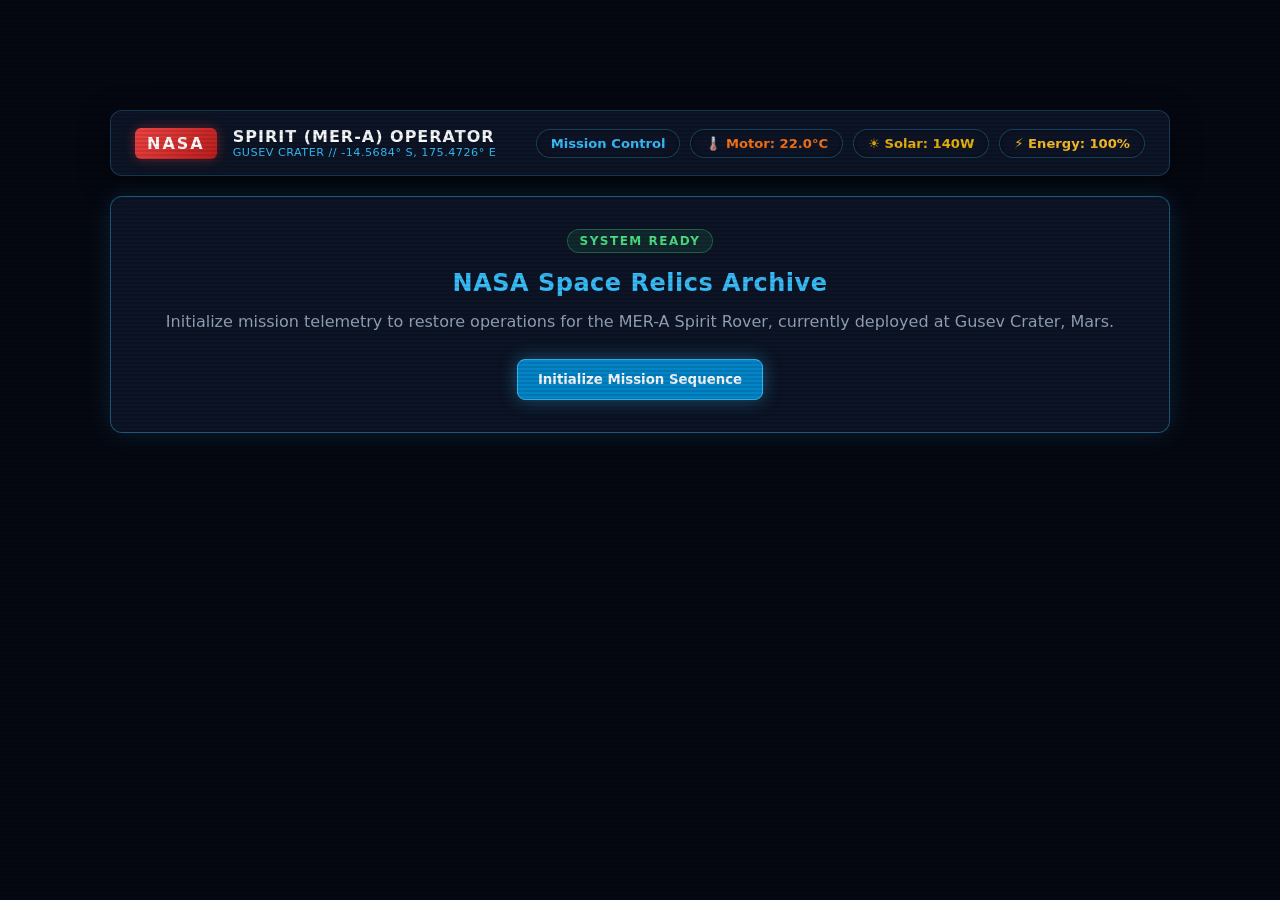
==== index.html @ 7762d917 "Add files via upload" ====
<!DOCTYPE html>
<html lang="en">
<head>
  <meta charset="UTF-8" />
  <meta name="viewport" content="width=device-width, initial-scale=1.0" />
  <title>NASA MER-A Spirit - Mission Control Simulation</title>
  <link rel="stylesheet" href="style.css" />
  
  <!-- Socket.IO Client CDN -->
  <script src="https://cdn.socket.io/4.7.2/socket.io.min.js"></script>

  <!-- Import Map for Three.js ES Modules -->
  <script type="importmap">
    {
      "imports": {
        "three": "https://unpkg.com/three@0.160.0/build/three.module.js",
        "three/addons/": "https://unpkg.com/three@0.160.0/examples/jsm/"
      }
    }
  </script>
</head>
<body>
  <!-- Animated Space Background Canvas -->
  <canvas id="bg-canvas"></canvas>

  <div class="scanline"></div>
  <div id="app">
    <!-- Header HUD -->
    <header class="hud-header">
      <div class="hud-brand">
        <span class="nasa-logo">NASA</span>
        <div class="brand-text">
          <span class="mission-title">SPIRIT (MER-A) OPERATOR</span>
          <span class="location-tag">GUSEV CRATER // -14.5684° S, 175.4726° E</span>
        </div>
      </div>
      <div class="hud-status">
        <span id="stageText" class="hud-badge stage-badge">Mission Control</span>
        <span id="motorTemp" class="hud-badge temp-badge">🌡️ Motor: 22.0°C</span>
        <span id="solarOutput" class="hud-badge solar-badge">☀️ Solar: 140W</span>
        <span id="energy" class="hud-badge energy-badge">⚡ Energy: 100%</span>
      </div>
    </header>

    <!-- Main Viewport Container -->
    <main class="viewport">

      <!-- 1. Home Screen -->
      <section id="homeScreen" class="screen active">
        <div class="card panel center-content glow-box">
          <div class="status-indicator online">SYSTEM READY</div>
          <h2>NASA Space Relics Archive</h2>
          <p>Initialize mission telemetry to restore operations for the MER-A Spirit Rover, currently deployed at Gusev Crater, Mars.</p>
          <button data-action="startMission" class="btn primary glowing-btn">Initialize Mission Sequence</button>
        </div>
      </section>

      <!-- 2. Solar System Screen -->
      <section id="solarScreen" class="screen">
        <div class="card panel">
          <h2>Solar System Navigation</h2>
          <p>Select planetary target to track orbital parameters and telemetry status.</p>
          
          <div class="assembly-layout">
            <div id="solar3D" class="webgl-container"></div>

            <div class="assembly-panel">
              <h3>Planetary Target</h3>
              <div class="system-list">
                <button onclick="window.focusSolarTarget('sun')" class="btn system">☀️ Sun</button>
                <button onclick="window.focusSolarTarget('earth')" class="btn system">🌍 Earth</button>
                <button onclick="window.focusSolarTarget('mars')" class="btn system activated">🔴 Mars (Targeted)</button>
                <button onclick="window.focusSolarTarget('jupiter')" class="btn system">🟠 Jupiter</button>
                <button onclick="window.focusSolarTarget('saturn')" class="btn system">🪐 Saturn</button>
              </div>
              <button data-action="openMars" class="btn primary glowing-btn">Target: Mars (Gusev Crater)</button>
            </div>
          </div>
        </div>
      </section>

      <!-- 3. Mars Target Selection Screen -->
      <section id="marsScreen" class="screen">
        <div class="card panel">
          <h2>Mars Landing Zone Confirmed</h2>
          <p>Orbital insertion lock established: Gusev Crater (-14.5684° S, 175.4726° E).</p>
          <button data-action="openBriefing" class="btn primary">Proceed to Mission Briefing</button>
        </div>
      </section>

      <!-- 4. Briefing Screen -->
      <section id="briefingScreen" class="screen">
        <div class="card panel">
          <h2>MER-A Primary Directives</h2>
          <ul class="directive-list">
            <li><span>01</span> Integrate core subsystem modules in assembly bay.</li>
            <li><span>02</span> Execute Trans-Mars Injection via Delta II launch.</li>
            <li><span>03</span> Analyze high-value geological targets using energy reserves.</li>
          </ul>
          <button data-action="openAssembly" class="btn primary">Enter Subsystem Assembly Bay</button>
        </div>
      </section>

      <!-- 5. Subsystem Assembly Screen -->
      <section id="assemblyScreen" class="screen">
        <div class="assembly-layout">
          <div id="spirit3D" class="webgl-container">
            <div class="rover-loading">Initializing 3D Telemetry...</div>
            <div class="hud-overlay-top">
              <span id="roverSpeedHUD">SPEED: 0.0 cm/s</span>
              <span id="dustOpacityHUD">DUST OPACITY: LOW</span>
            </div>

            <div class="hud-camera-selector">
              <button onclick="window.setCameraView('orbit')" class="btn-sm">🛰️ Orbit</button>
              <button onclick="window.setCameraView('pancam')" class="btn-sm">📷 First-Person Pancam</button>
              <button onclick="window.setCameraView('wheel')" class="btn-sm">⚙️ Wheel Cam</button>
            </div>

            <button data-action="resetCamera" class="btn-icon camera-reset" title="Reset Camera">🎥 Reset View</button>
          </div>

          <div class="card panel assembly-panel">
            <h3>Subsystem Integration</h3>
            <p id="buildMessage" class="status-msg">SYSTEMS OFFLINE</p>

            <div class="system-list">
              <button data-system="computer" class="btn system">Flight Computer</button>
              <button data-system="power" class="btn system">Solar Panels (Power)</button>
              <button data-system="mobility" class="btn system">Rocker-Bogie Mobility</button>
              <button data-system="communication" class="btn system">High-Gain Antenna</button>
              <button data-system="science" class="btn system">Pancam & Science Suite</button>
            </div>

            <button id="launchButton" data-action="launchMission" class="btn success hidden glowing-btn">Initiate Launch Sequence</button>
          </div>
        </div>
      </section>

      <!-- 6. Launch Sequence Screen -->
      <section id="launchScreen" class="screen">
        <div class="card panel center-content">
          <h2>Delta II Launch Dynamics</h2>
          <div id="countdown" class="countdown-display">3</div>
          <p id="launchMessage" class="status-msg">Preparing ignition...</p>
          
          <div class="grid-2 mt-2" style="width: 100%; max-width: 500px;">
            <div class="hud-badge">🚀 Velocity: <span id="launchVelocity">0</span> m/s</div>
            <div class="hud-badge">📏 Altitude: <span id="launchAltitude">0</span> km</div>
            <div class="hud-badge">⚡ Acceleration: <span id="launchGForce">1.0</span> G</div>
            <div class="hud-badge">🔥 Thrust: <span id="launchThrust">0</span> kN</div>
          </div>
        </div>
      </section>

      <!-- 6B. Interplanetary Space Flight Transit Screen -->
      <section id="transitScreen" class="screen">
        <div class="card panel center-content">
          <h2>Trans-Mars Injection Cruise Phase</h2>
          <p id="transitStatusMsg" class="status-msg">Spacecraft in cruise configuration. Trajectory locked for Mars arrival.</p>
          
          <div class="assembly-layout" style="height: 380px; width: 100%;">
            <div id="transit3D" class="webgl-container" style="width: 100%; height: 100%;"></div>
          </div>

          <div class="grid-2 mt-2" style="width: 100%; max-width: 600px;">
            <div class="hud-badge">🛰️ Velocity: <span id="cruiseVelocity">21.4</span> km/s</div>
            <div class="hud-badge">🌌 Trajectory: <span id="cruiseTrajectory">HOHMANN TRANSFER</span></div>
            <div class="hud-badge">📏 Distance to Target: <span id="distToMars">225.4</span>M km</div>
            <div class="hud-badge">⏱️ Mission Elapsed: <span id="cruiseTime">DAY 0 / 206</span></div>
          </div>

          <button id="skipTransitBtn" data-action="skipTransit" class="btn primary mt-2">Accelerate to Mars Entry (EDL)</button>
        </div>
      </section>

      <!-- 6C. Mars Landing Sequence (EDL) Screen -->
      <section id="landingScreen" class="screen">
        <div class="card panel center-content">
          <h2>Mars Entry, Descent & Landing (EDL)</h2>
          <p id="landingMessage" class="status-msg">Approaching Martian Atmosphere...</p>
          
          <div class="assembly-layout" style="height: 360px; width: 100%;">
            <div id="landing3D" class="webgl-container" style="width: 100%; height: 100%;"></div>
          </div>

          <div class="grid-2 mt-2" style="width: 100%; max-width: 600px;">
            <div class="hud-badge">🛬 Velocity: <span id="landingVelocity">5500</span> m/s</div>
            <div class="hud-badge">📉 Altitude: <span id="landingAltitude">125</span> km</div>
            <div class="hud-badge">🌡️ Heat Shield: <span id="heatshieldTemp">20</span> °C</div>
            <div class="hud-badge">🪂 Parachute: <span id="parachuteStatus">STOWED</span></div>
          </div>
        </div>
      </section>

      <!-- 7. Surface Exploration Target Selection Screen -->
      <section id="exploreScreen" class="screen">
        <div class="card panel">
          <h2>Surface Exploration - Target Acquisition</h2>
          <p>Rover deployed on Martian surface. Select scientific geological target:</p>

          <div class="assembly-layout" style="height: 340px; margin-bottom: 16px;">
            <!-- Interactive 3D Surface Target Viewport -->
            <div id="surface3D" class="webgl-container" style="width: 100%; height: 100%;"></div>
          </div>

          <div class="grid-3">
            <button data-target="rock" class="btn target">🪨 Basaltic Rock (Humphrey)</button>
            <button data-target="hill" class="btn target">⛰️ Columbia Hills Bedrock</button>
            <button data-target="soil" class="btn target">💨 Hydrothermal Silica (Home Plate)</button>
          </div>
          <p id="targetMessage" class="status-msg mt-1"></p>
        </div>
      </section>

      <!-- 8. Tactical Operations Decision Screen -->
      <section id="decisionScreen" class="screen">
        <div class="card panel">
          <h2>Tactical Command</h2>
          <p>Select action to perform on current target:</p>
          <div class="grid-3">
            <button data-mission-action="analyze" class="btn primary">Microscopic Analysis (-25% Power)</button>
            <button data-mission-action="drive" class="btn primary">Traverse Target Site (-15% Power)</button>
            <button data-mission-action="transmit" class="btn primary">Transmit High-Res Pancam (-30% Power)</button>
          </div>
        </div>
      </section>

      <!-- 9. Telemetry & Science Data Analysis Screen -->
      <section id="scienceScreen" class="screen">
        <div class="card panel">
          <h2>Science Data Processing (Live Telemetry Feed)</h2>
          <div class="telemetry-box">
            <div class="telemetry-row">
              <label>Spectrometer Calibration</label>
              <span id="val1" class="bar-val">0%</span>
            </div>
            <div class="bar-bg"><div id="bar1" class="bar-fill"></div></div>

            <div class="telemetry-row mt-1">
              <label>Thermal Emission Data</label>
              <span id="val2" class="bar-val">0%</span>
            </div>
            <div class="bar-bg"><div id="bar2" class="bar-fill"></div></div>

            <div class="telemetry-row mt-1">
              <label>Deep Space Network Telemetry</label>
              <span id="val3" class="bar-val">0%</span>
            </div>
            <div class="bar-bg"><div id="bar3" class="bar-fill"></div></div>
          </div>

          <!-- Verified Discovery Output Box -->
          <div id="verifiedDiscoveryCard" class="discovery-card mt-2 hidden">
            <h3 id="discoveryTitle" class="text-cyan">NASA Verified Discovery</h3>
            <div id="discoveryBody" class="mt-1"></div>
            <button id="viewArchivePhotoBtn" class="btn accent mt-1">📷 Inspect Verified NASA Image</button>
          </div>

          <!-- Terminal Log -->
          <div class="terminal-log" id="terminalLog">
            <div>[00:00:00] Telematic downlink initialized...</div>
          </div>

          <div class="action-row mt-2">
            <button data-action="unlockHistory" class="btn accent">Access NASA Archives</button>
            <button data-action="finishMission" class="btn primary">Complete Operations</button>
          </div>
        </div>
      </section>

      <!-- 10. NASA Archives Screen -->
      <section id="historyScreen" class="screen">
        <div class="card panel">
          <h2>NASA Archives: Spirit (MER-A)</h2>
          <p>Landed on Mars January 4, 2004. Spirit operated for 6 years, 2 months, and 19 days—25 times over its original design lifetime. Its discovery of ancient silica-rich soil proved hydrothermal activity once existed on Mars.</p>

          <div id="milestoneTimeline" class="milestone-container mt-2"></div>

          <button data-action="finishMission" class="btn primary mt-2">Return to Debrief</button>
        </div>
      </section>

      <!-- 11. Mission Debrief Screen -->
      <section id="finishScreen" class="screen">
        <div class="card panel center-content">
          <h2>Mission Operations Concluded</h2>
          <p>All primary telemetry targets processed. Subsystems entering low-power hibernation state.</p>
          <button data-action="resetGame" class="btn primary glowing-btn">Restart Operator Interface</button>
        </div>
      </section>

    </main>
  </div>

  <!-- Real NASA Image Inspection Modal -->
  <div id="nasaPhotoModal" class="modal-overlay hidden">
    <div class="modal-card">
      <button id="closeModalBtn" class="modal-close">&times;</button>
      <h3 id="modalPhotoTitle">NASA JPL Image Archive</h3>
      <div class="modal-image-wrapper">
        <img id="modalImg" src="" alt="NASA Mars Image Archive" />
      </div>
      <p id="modalCaption" class="modal-caption"></p>
      <div class="modal-footer">
        <a id="modalProvenanceLink" href="#" target="_blank" rel="noopener noreferrer" class="btn btn-sm primary">
          🔗 View Provenance at NASA JPL Photojournal
        </a>
      </div>
    </div>
  </div>

  <!-- JS Modules -->
  <script type="module" src="spirit3D.js"></script>
  <script type="module" src="script.js"></script>
</body>
</html>
---- style.css ----
:root {
  --bg-dark: #090d16;
  --panel-bg: rgba(15, 23, 42, 0.85);
  --border-color: rgba(56, 189, 248, 0.25);
  --text-primary: #f8fafc;
  --text-muted: #94a3b8;
  --accent-cyan: #38bdf8;
  --accent-blue: #0284c7;
  --accent-gold: #fbbf24;
  --accent-green: #4ade80;
  --accent-red: #f43f5e;
  --radius: 12px;
}

* {
  box-sizing: border-box;
  margin: 0;
  padding: 0;
  font-family: 'Segoe UI', system-ui, -apple-system, sans-serif;
}

body {
  background-color: #050811;
  color: var(--text-primary);
  min-height: 100vh;
  display: flex;
  justify-content: center;
  align-items: center;
  overflow-x: hidden;
  position: relative;
}

/* Background Canvas Layer */
#bg-canvas {
  position: fixed;
  top: 0;
  left: 0;
  width: 100vw;
  height: 100vh;
  z-index: 0;
  pointer-events: none;
}

.scanline {
  position: fixed;
  top: 0; left: 0; width: 100%; height: 100%;
  background: linear-gradient(rgba(18, 16, 16, 0) 50%, rgba(0, 0, 0, 0.25) 50%);
  background-size: 100% 4px;
  z-index: 999;
  pointer-events: none;
  opacity: 0.4;
}

#app {
  width: 100%;
  max-width: 1100px;
  min-height: 720px;
  display: flex;
  flex-direction: column;
  padding: 20px;
  z-index: 10;
}

.hud-header {
  display: flex;
  justify-content: space-between;
  align-items: center;
  padding: 16px 24px;
  background: var(--panel-bg);
  border: 1px solid var(--border-color);
  border-radius: var(--radius);
  backdrop-filter: blur(12px);
  margin-bottom: 20px;
  box-shadow: 0 8px 32px rgba(0, 0, 0, 0.4);
}

.hud-brand {
  display: flex;
  align-items: center;
  gap: 16px;
}

.brand-text {
  display: flex;
  flex-direction: column;
}

.nasa-logo {
  background: linear-gradient(135deg, #ef4444, #b91c1c);
  color: #fff;
  font-weight: 900;
  padding: 6px 12px;
  border-radius: 6px;
  letter-spacing: 2px;
  box-shadow: 0 0 12px rgba(239, 68, 68, 0.4);
}

.mission-title {
  font-weight: 800;
  letter-spacing: 1px;
  color: var(--text-primary);
  font-size: 1rem;
}

.location-tag {
  font-size: 0.7rem;
  color: var(--accent-cyan);
  letter-spacing: 0.5px;
}

.hud-status {
  display: flex;
  gap: 10px;
}

.hud-badge {
  padding: 6px 14px;
  border-radius: 20px;
  font-size: 0.82rem;
  font-weight: 600;
  background: rgba(15, 23, 42, 0.8);
  border: 1px solid var(--border-color);
  box-shadow: inset 0 0 8px rgba(0,0,0,0.5);
  transition: all 0.3s ease;
}

.stage-badge { color: var(--accent-cyan); }
.temp-badge { color: #f97316; }
.solar-badge { color: #eab308; }
.energy-badge { color: var(--accent-gold); }

.viewport {
  position: relative;
  flex: 1;
  display: flex;
}

.screen {
  display: none;
  width: 100%;
  opacity: 0;
  transition: opacity 0.4s ease-in-out;
}

.screen.active {
  display: flex;
  flex-direction: column;
  opacity: 1;
}

.panel {
  background: var(--panel-bg);
  border: 1px solid var(--border-color);
  border-radius: var(--radius);
  padding: 32px;
  width: 100%;
  backdrop-filter: blur(12px);
  box-shadow: 0 8px 32px rgba(0, 0, 0, 0.3);
}

.panel h2 {
  color: var(--accent-cyan);
  margin-bottom: 12px;
  font-weight: 700;
  letter-spacing: 0.5px;
}

.panel p {
  color: var(--text-muted);
  line-height: 1.6;
  margin-bottom: 24px;
}

.center-content {
  text-align: center;
  justify-content: center;
  align-items: center;
  display: flex;
  flex-direction: column;
}

.glow-box {
  border-color: rgba(56, 189, 248, 0.4);
  box-shadow: 0 0 25px rgba(56, 189, 248, 0.15);
}

.status-indicator {
  font-size: 0.75rem;
  font-weight: 800;
  letter-spacing: 1.5px;
  padding: 4px 12px;
  border-radius: 12px;
  margin-bottom: 16px;
  background: rgba(74, 222, 128, 0.1);
  color: var(--accent-green);
  border: 1px solid rgba(74, 222, 128, 0.3);
}

.directive-list {
  list-style: none;
  margin-bottom: 24px;
}

.directive-list li {
  display: flex;
  align-items: center;
  gap: 12px;
  padding: 10px 0;
  border-bottom: 1px solid rgba(255,255,255,0.05);
  color: var(--text-primary);
}

.directive-list li span {
  color: var(--accent-cyan);
  font-weight: 800;
}

.assembly-layout {
  display: grid;
  grid-template-columns: 1fr 380px;
  gap: 20px;
  width: 100%;
  height: 520px;
}

.webgl-container {
  position: relative;
  background: rgba(10, 15, 26, 0.9);
  border: 1px solid var(--border-color);
  border-radius: var(--radius);
  overflow: hidden;
  display: flex;
  justify-content: center;
  align-items: center;
}

.webgl-container canvas {
  width: 100% !important;
  height: 100% !important;
}

.hud-overlay-top {
  position: absolute;
  top: 12px;
  left: 12px;
  display: flex;
  gap: 12px;
  font-size: 0.7rem;
  font-weight: 700;
  color: var(--accent-cyan);
  background: rgba(15, 23, 42, 0.6);
  padding: 4px 10px;
  border-radius: 4px;
  border: 1px solid rgba(56, 189, 248, 0.2);
}

.camera-reset {
  position: absolute;
  top: 12px;
  right: 12px;
  z-index: 10;
  padding: 6px 12px;
  font-size: 0.8rem;
  background: rgba(15, 23, 42, 0.8);
  border: 1px solid var(--border-color);
  color: var(--text-primary);
  border-radius: 6px;
  cursor: pointer;
}

.assembly-panel {
  display: flex;
  flex-direction: column;
  height: 100%;
}

.system-list {
  display: flex;
  flex-direction: column;
  gap: 10px;
  margin: 16px 0;
  flex: 1;
}

.btn {
  padding: 12px 20px;
  border-radius: 8px;
  border: 1px solid var(--border-color);
  background: rgba(30, 41, 59, 0.8);
  color: var(--text-primary);
  font-weight: 600;
  cursor: pointer;
  transition: all 0.25s ease;
  text-decoration: none;
  display: inline-block;
}

.btn-sm {
  padding: 6px 12px;
  font-size: 0.75rem;
}

.btn:hover:not(:disabled) {
  border-color: var(--accent-cyan);
  box-shadow: 0 0 16px rgba(56, 189, 248, 0.3);
  transform: translateY(-2px);
}

.btn.primary { background: var(--accent-blue); border-color: var(--accent-cyan); }
.btn.accent { background: rgba(251, 191, 36, 0.15); border-color: var(--accent-gold); color: var(--accent-gold); }
.btn.success { background: #15803d; border-color: var(--accent-green); color: #dcfce7; }
.btn.system { text-align: left; }

.btn.system.activated {
  border-color: var(--accent-cyan);
  background: rgba(56, 189, 248, 0.15);
  color: var(--accent-cyan);
}

.btn.system.activated::after {
  content: '✓ ONLINE';
  float: right;
  font-size: 0.75rem;
  color: var(--accent-green);
}

.glowing-btn {
  box-shadow: 0 0 18px rgba(56, 189, 248, 0.4);
}

.hidden { display: none !important; }

.telemetry-box {
  display: flex;
  flex-direction: column;
}

.telemetry-row {
  display: flex;
  justify-content: space-between;
  font-size: 0.85rem;
  color: var(--text-muted);
}

.bar-val {
  color: var(--accent-cyan);
  font-weight: 700;
}

.bar-bg {
  width: 100%;
  height: 12px;
  background: rgba(15, 23, 42, 0.9);
  border-radius: 6px;
  border: 1px solid var(--border-color);
  overflow: hidden;
  margin-top: 6px;
}

.bar-fill {
  width: 0%;
  height: 100%;
  background: linear-gradient(90deg, var(--accent-blue), var(--accent-cyan));
  transition: width 0.4s ease-out;
}

.discovery-card {
  background: rgba(15, 23, 42, 0.95);
  border: 1px solid var(--accent-gold);
  border-radius: 8px;
  padding: 16px;
  box-shadow: 0 0 15px rgba(251, 191, 36, 0.2);
}

.terminal-log {
  margin-top: 20px;
  background: #050811;
  border: 1px solid rgba(56, 189, 248, 0.2);
  border-radius: 6px;
  padding: 12px;
  font-family: monospace;
  font-size: 0.75rem;
  color: var(--accent-green);
  height: 100px;
  overflow-y: auto;
}

.countdown-display {
  font-size: 6rem;
  font-weight: 900;
  color: var(--accent-gold);
  margin: 10px 0;
  text-shadow: 0 0 20px rgba(251, 191, 36, 0.5);
}

.grid-2 { display: grid; grid-template-columns: 1fr 1fr; gap: 16px; }
.grid-3 { display: grid; grid-template-columns: repeat(3, 1fr); gap: 16px; }
.status-msg { font-weight: 600; color: var(--accent-gold); }
.text-cyan { color: var(--accent-cyan); }
.mt-1 { margin-top: 12px; }
.mt-2 { margin-top: 20px; }
.action-row { display: flex; gap: 16px; }

/* Timeline Component */
.milestone-container {
  display: flex;
  flex-direction: column;
  gap: 12px;
  max-height: 240px;
  overflow-y: auto;
}

.milestone-item {
  background: rgba(30, 41, 59, 0.5);
  border-left: 3px solid var(--accent-cyan);
  padding: 10px 14px;
  border-radius: 0 6px 6px 0;
}

.milestone-date {
  font-size: 0.75rem;
  color: var(--accent-gold);
  font-weight: 700;
}

/* Modal Overlay */
.modal-overlay {
  position: fixed;
  top: 0; left: 0; width: 100vw; height: 100vh;
  background: rgba(5, 8, 17, 0.85);
  backdrop-filter: blur(8px);
  z-index: 10000;
  display: flex;
  justify-content: center;
  align-items: center;
  padding: 20px;
}

.modal-card {
  position: relative;
  background: rgba(15, 23, 42, 0.95);
  border: 1px solid var(--border-color);
  border-radius: var(--radius);
  max-width: 650px;
  width: 100%;
  padding: 24px;
  box-shadow: 0 0 35px rgba(0, 0, 0, 0.8);
}

.modal-close {
  position: absolute;
  top: 12px; right: 16px;
  background: transparent;
  border: none;
  color: var(--text-muted);
  font-size: 1.8rem;
  cursor: pointer;
}

.modal-close:hover { color: var(--accent-red); }

.modal-image-wrapper {
  width: 100%;
  height: 280px;
  margin: 16px 0;
  background: #000;
  border-radius: 8px;
  overflow: hidden;
  display: flex;
  justify-content: center;
  align-items: center;
}

.modal-image-wrapper img {
  max-width: 100%;
  max-height: 100%;
  object-fit: contain;
}

.modal-caption {
  font-size: 0.85rem;
  color: var(--text-muted);
  line-height: 1.5;
  margin-bottom: 16px;
}

@media (max-width: 850px) {
  .assembly-layout { grid-template-columns: 1fr; height: auto; }
  .webgl-container { height: 320px; }
  .grid-2, .grid-3 { grid-template-columns: 1fr; }
  .hud-header { flex-direction: column; gap: 12px; }
}
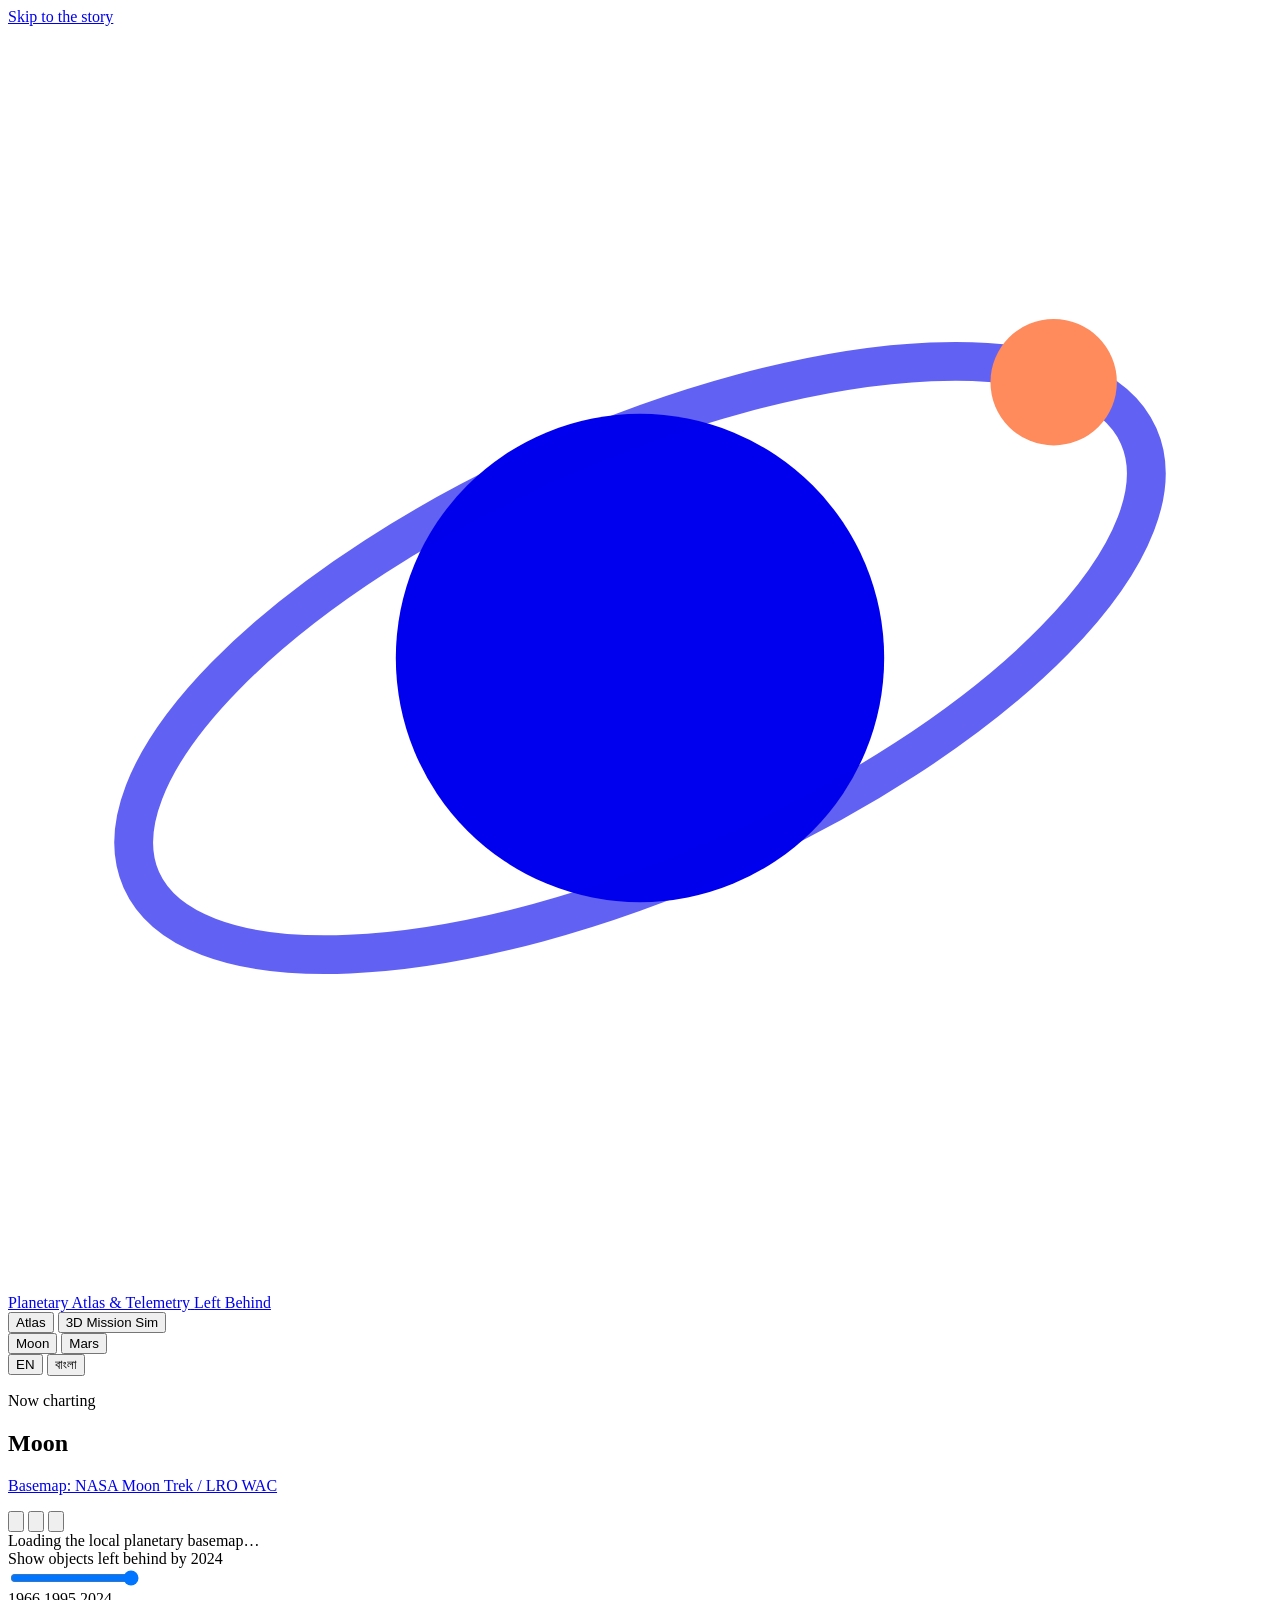
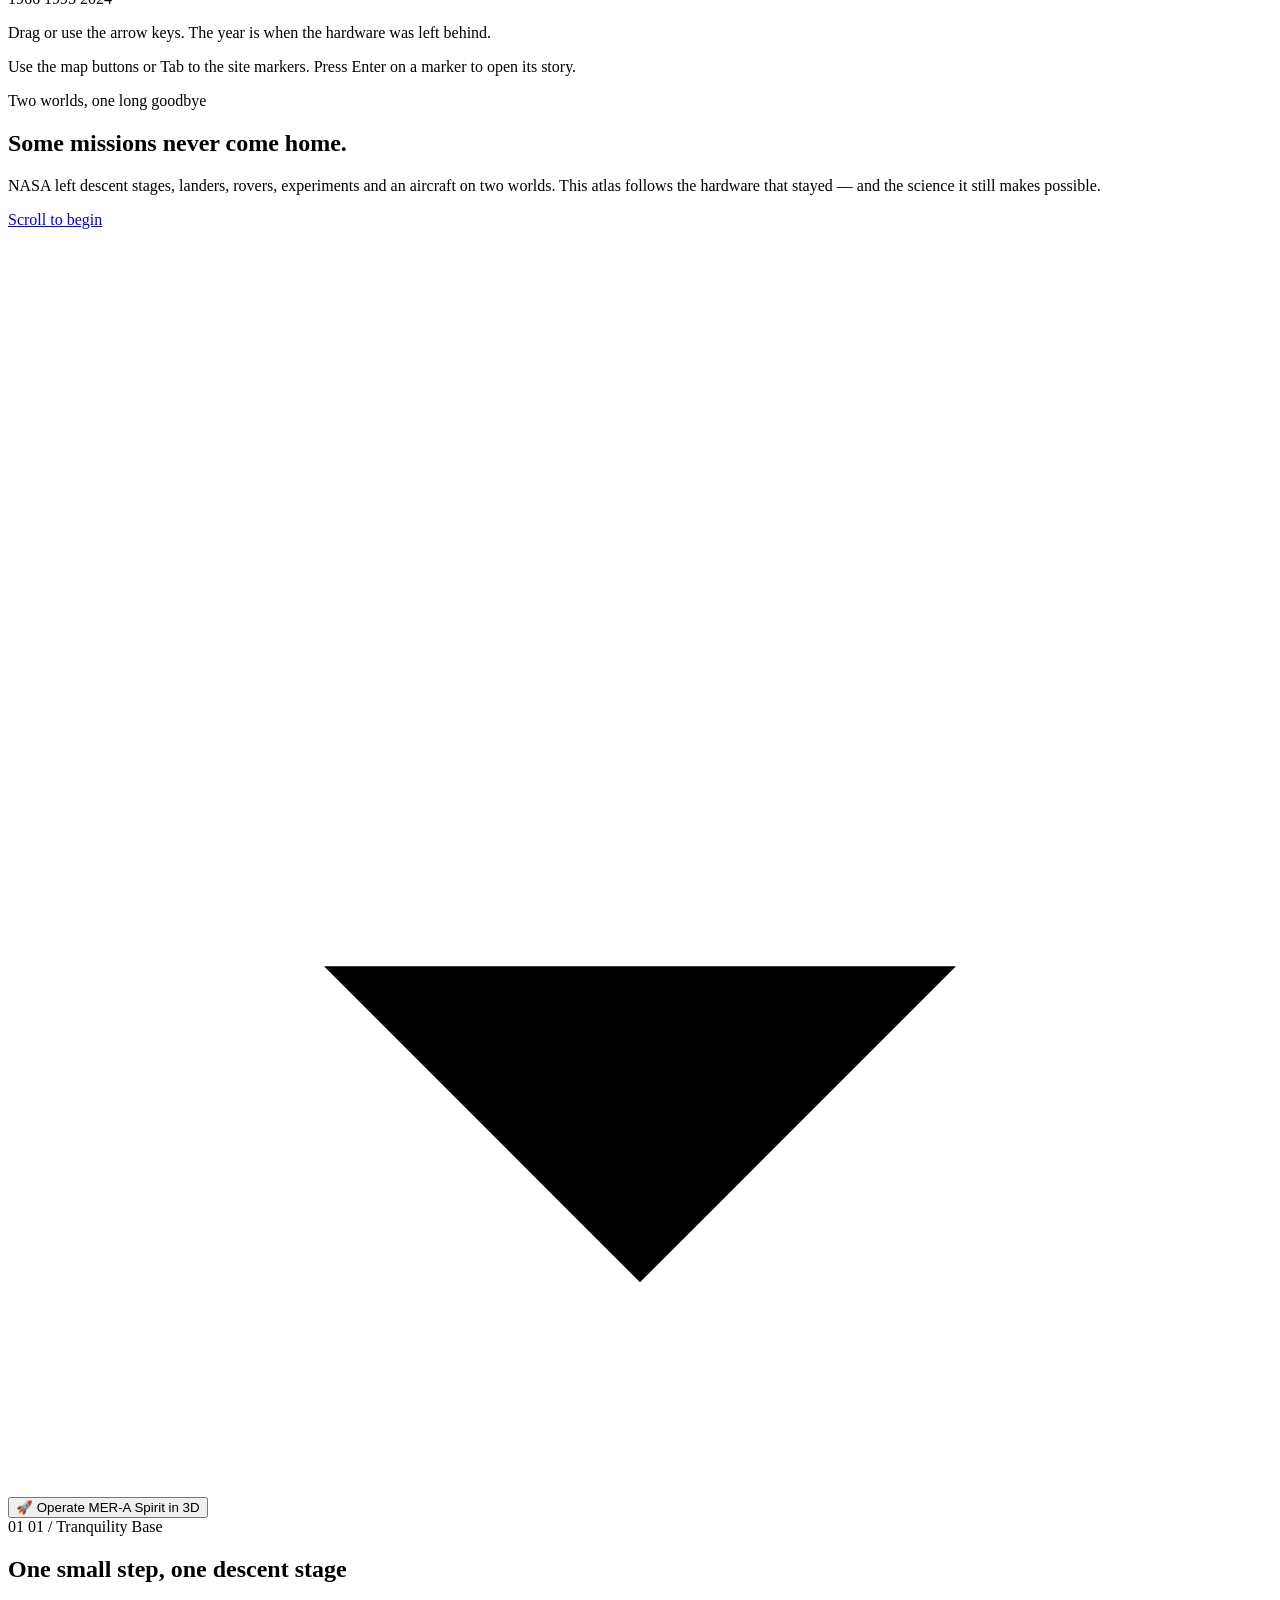
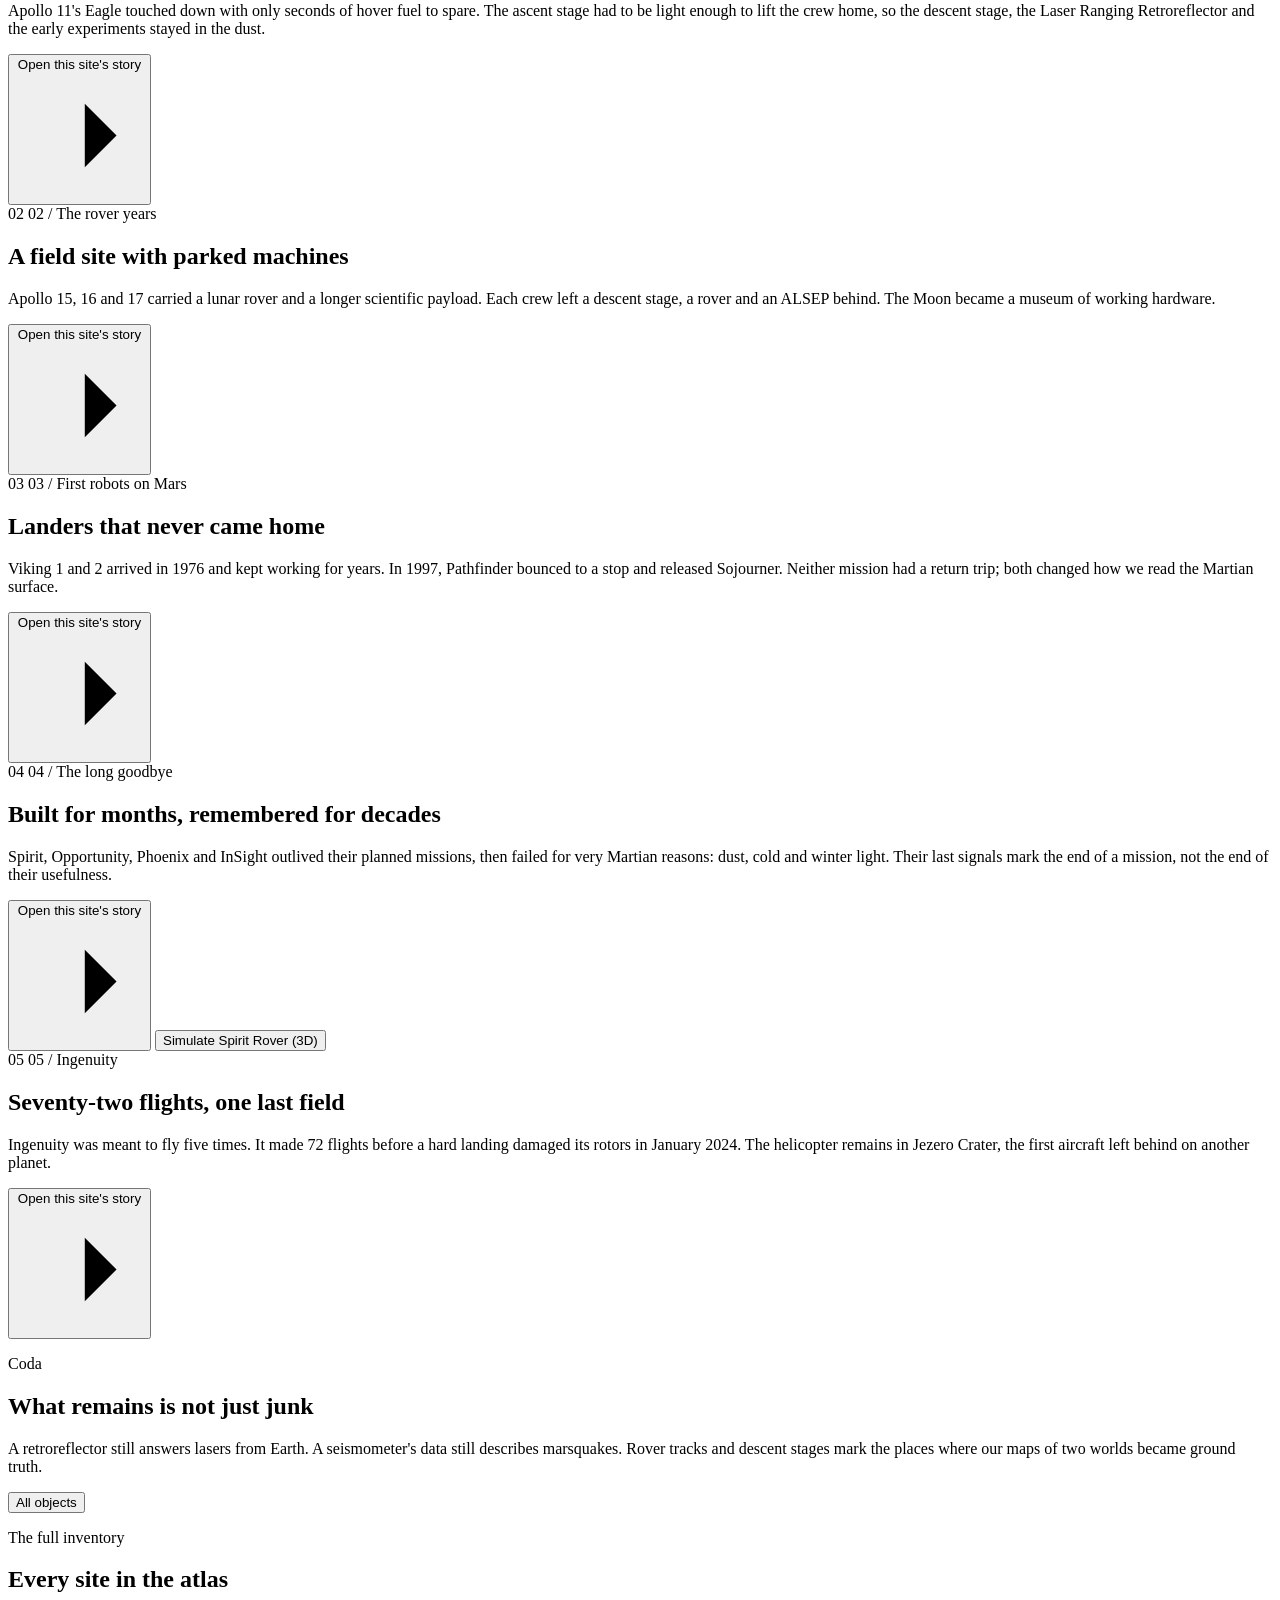
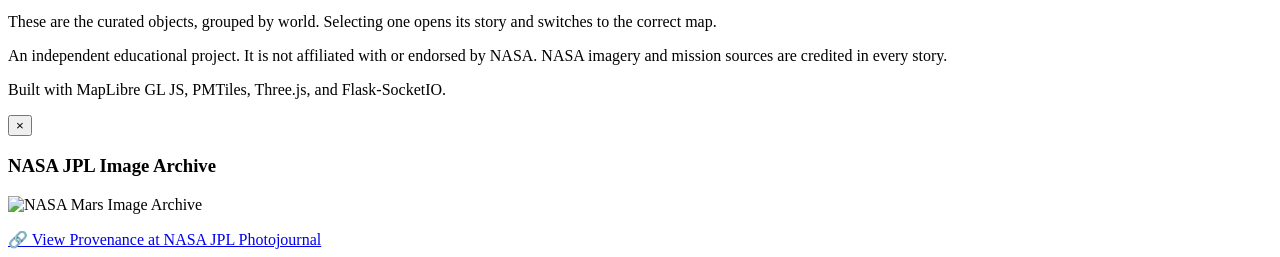
==== commit 78e0adb2: "Add files via upload" ====
--- a/index.html
+++ b/index.html
@@ -1,317 +1,554 @@
-<!DOCTYPE html>
-<html lang="en">
-<head>
-  <meta charset="UTF-8" />
-  <meta name="viewport" content="width=device-width, initial-scale=1.0" />
-  <title>NASA MER-A Spirit - Mission Control Simulation</title>
-  <link rel="stylesheet" href="style.css" />
-  
-  <!-- Socket.IO Client CDN -->
-  <script src="https://cdn.socket.io/4.7.2/socket.io.min.js"></script>
-
-  <!-- Import Map for Three.js ES Modules -->
-  <script type="importmap">
-    {
-      "imports": {
-        "three": "https://unpkg.com/three@0.160.0/build/three.module.js",
-        "three/addons/": "https://unpkg.com/three@0.160.0/examples/jsm/"
-      }
-    }
-  </script>
-</head>
-<body>
-  <!-- Animated Space Background Canvas -->
-  <canvas id="bg-canvas"></canvas>
-
-  <div class="scanline"></div>
-  <div id="app">
-    <!-- Header HUD -->
-    <header class="hud-header">
-      <div class="hud-brand">
-        <span class="nasa-logo">NASA</span>
-        <div class="brand-text">
-          <span class="mission-title">SPIRIT (MER-A) OPERATOR</span>
-          <span class="location-tag">GUSEV CRATER // -14.5684° S, 175.4726° E</span>
-        </div>
-      </div>
-      <div class="hud-status">
-        <span id="stageText" class="hud-badge stage-badge">Mission Control</span>
-        <span id="motorTemp" class="hud-badge temp-badge">🌡️ Motor: 22.0°C</span>
-        <span id="solarOutput" class="hud-badge solar-badge">☀️ Solar: 140W</span>
-        <span id="energy" class="hud-badge energy-badge">⚡ Energy: 100%</span>
-      </div>
-    </header>
-
-    <!-- Main Viewport Container -->
-    <main class="viewport">
-
-      <!-- 1. Home Screen -->
-      <section id="homeScreen" class="screen active">
-        <div class="card panel center-content glow-box">
-          <div class="status-indicator online">SYSTEM READY</div>
-          <h2>NASA Space Relics Archive</h2>
-          <p>Initialize mission telemetry to restore operations for the MER-A Spirit Rover, currently deployed at Gusev Crater, Mars.</p>
-          <button data-action="startMission" class="btn primary glowing-btn">Initialize Mission Sequence</button>
-        </div>
-      </section>
-
-      <!-- 2. Solar System Screen -->
-      <section id="solarScreen" class="screen">
-        <div class="card panel">
-          <h2>Solar System Navigation</h2>
-          <p>Select planetary target to track orbital parameters and telemetry status.</p>
-          
-          <div class="assembly-layout">
-            <div id="solar3D" class="webgl-container"></div>
-
-            <div class="assembly-panel">
-              <h3>Planetary Target</h3>
-              <div class="system-list">
-                <button onclick="window.focusSolarTarget('sun')" class="btn system">☀️ Sun</button>
-                <button onclick="window.focusSolarTarget('earth')" class="btn system">🌍 Earth</button>
-                <button onclick="window.focusSolarTarget('mars')" class="btn system activated">🔴 Mars (Targeted)</button>
-                <button onclick="window.focusSolarTarget('jupiter')" class="btn system">🟠 Jupiter</button>
-                <button onclick="window.focusSolarTarget('saturn')" class="btn system">🪐 Saturn</button>
-              </div>
-              <button data-action="openMars" class="btn primary glowing-btn">Target: Mars (Gusev Crater)</button>
-            </div>
-          </div>
-        </div>
-      </section>
-
-      <!-- 3. Mars Target Selection Screen -->
-      <section id="marsScreen" class="screen">
-        <div class="card panel">
-          <h2>Mars Landing Zone Confirmed</h2>
-          <p>Orbital insertion lock established: Gusev Crater (-14.5684° S, 175.4726° E).</p>
-          <button data-action="openBriefing" class="btn primary">Proceed to Mission Briefing</button>
-        </div>
-      </section>
-
-      <!-- 4. Briefing Screen -->
-      <section id="briefingScreen" class="screen">
-        <div class="card panel">
-          <h2>MER-A Primary Directives</h2>
-          <ul class="directive-list">
-            <li><span>01</span> Integrate core subsystem modules in assembly bay.</li>
-            <li><span>02</span> Execute Trans-Mars Injection via Delta II launch.</li>
-            <li><span>03</span> Analyze high-value geological targets using energy reserves.</li>
-          </ul>
-          <button data-action="openAssembly" class="btn primary">Enter Subsystem Assembly Bay</button>
-        </div>
-      </section>
-
-      <!-- 5. Subsystem Assembly Screen -->
-      <section id="assemblyScreen" class="screen">
-        <div class="assembly-layout">
-          <div id="spirit3D" class="webgl-container">
-            <div class="rover-loading">Initializing 3D Telemetry...</div>
-            <div class="hud-overlay-top">
-              <span id="roverSpeedHUD">SPEED: 0.0 cm/s</span>
-              <span id="dustOpacityHUD">DUST OPACITY: LOW</span>
-            </div>
-
-            <div class="hud-camera-selector">
-              <button onclick="window.setCameraView('orbit')" class="btn-sm">🛰️ Orbit</button>
-              <button onclick="window.setCameraView('pancam')" class="btn-sm">📷 First-Person Pancam</button>
-              <button onclick="window.setCameraView('wheel')" class="btn-sm">⚙️ Wheel Cam</button>
-            </div>
-
-            <button data-action="resetCamera" class="btn-icon camera-reset" title="Reset Camera">🎥 Reset View</button>
-          </div>
-
-          <div class="card panel assembly-panel">
-            <h3>Subsystem Integration</h3>
-            <p id="buildMessage" class="status-msg">SYSTEMS OFFLINE</p>
-
-            <div class="system-list">
-              <button data-system="computer" class="btn system">Flight Computer</button>
-              <button data-system="power" class="btn system">Solar Panels (Power)</button>
-              <button data-system="mobility" class="btn system">Rocker-Bogie Mobility</button>
-              <button data-system="communication" class="btn system">High-Gain Antenna</button>
-              <button data-system="science" class="btn system">Pancam & Science Suite</button>
-            </div>
-
-            <button id="launchButton" data-action="launchMission" class="btn success hidden glowing-btn">Initiate Launch Sequence</button>
-          </div>
-        </div>
-      </section>
-
-      <!-- 6. Launch Sequence Screen -->
-      <section id="launchScreen" class="screen">
-        <div class="card panel center-content">
-          <h2>Delta II Launch Dynamics</h2>
-          <div id="countdown" class="countdown-display">3</div>
-          <p id="launchMessage" class="status-msg">Preparing ignition...</p>
-          
-          <div class="grid-2 mt-2" style="width: 100%; max-width: 500px;">
-            <div class="hud-badge">🚀 Velocity: <span id="launchVelocity">0</span> m/s</div>
-            <div class="hud-badge">📏 Altitude: <span id="launchAltitude">0</span> km</div>
-            <div class="hud-badge">⚡ Acceleration: <span id="launchGForce">1.0</span> G</div>
-            <div class="hud-badge">🔥 Thrust: <span id="launchThrust">0</span> kN</div>
-          </div>
-        </div>
-      </section>
-
-      <!-- 6B. Interplanetary Space Flight Transit Screen -->
-      <section id="transitScreen" class="screen">
-        <div class="card panel center-content">
-          <h2>Trans-Mars Injection Cruise Phase</h2>
-          <p id="transitStatusMsg" class="status-msg">Spacecraft in cruise configuration. Trajectory locked for Mars arrival.</p>
-          
-          <div class="assembly-layout" style="height: 380px; width: 100%;">
-            <div id="transit3D" class="webgl-container" style="width: 100%; height: 100%;"></div>
-          </div>
-
-          <div class="grid-2 mt-2" style="width: 100%; max-width: 600px;">
-            <div class="hud-badge">🛰️ Velocity: <span id="cruiseVelocity">21.4</span> km/s</div>
-            <div class="hud-badge">🌌 Trajectory: <span id="cruiseTrajectory">HOHMANN TRANSFER</span></div>
-            <div class="hud-badge">📏 Distance to Target: <span id="distToMars">225.4</span>M km</div>
-            <div class="hud-badge">⏱️ Mission Elapsed: <span id="cruiseTime">DAY 0 / 206</span></div>
-          </div>
-
-          <button id="skipTransitBtn" data-action="skipTransit" class="btn primary mt-2">Accelerate to Mars Entry (EDL)</button>
-        </div>
-      </section>
-
-      <!-- 6C. Mars Landing Sequence (EDL) Screen -->
-      <section id="landingScreen" class="screen">
-        <div class="card panel center-content">
-          <h2>Mars Entry, Descent & Landing (EDL)</h2>
-          <p id="landingMessage" class="status-msg">Approaching Martian Atmosphere...</p>
-          
-          <div class="assembly-layout" style="height: 360px; width: 100%;">
-            <div id="landing3D" class="webgl-container" style="width: 100%; height: 100%;"></div>
-          </div>
-
-          <div class="grid-2 mt-2" style="width: 100%; max-width: 600px;">
-            <div class="hud-badge">🛬 Velocity: <span id="landingVelocity">5500</span> m/s</div>
-            <div class="hud-badge">📉 Altitude: <span id="landingAltitude">125</span> km</div>
-            <div class="hud-badge">🌡️ Heat Shield: <span id="heatshieldTemp">20</span> °C</div>
-            <div class="hud-badge">🪂 Parachute: <span id="parachuteStatus">STOWED</span></div>
-          </div>
-        </div>
-      </section>
-
-      <!-- 7. Surface Exploration Target Selection Screen -->
-      <section id="exploreScreen" class="screen">
-        <div class="card panel">
-          <h2>Surface Exploration - Target Acquisition</h2>
-          <p>Rover deployed on Martian surface. Select scientific geological target:</p>
-
-          <div class="assembly-layout" style="height: 340px; margin-bottom: 16px;">
-            <!-- Interactive 3D Surface Target Viewport -->
-            <div id="surface3D" class="webgl-container" style="width: 100%; height: 100%;"></div>
-          </div>
-
-          <div class="grid-3">
-            <button data-target="rock" class="btn target">🪨 Basaltic Rock (Humphrey)</button>
-            <button data-target="hill" class="btn target">⛰️ Columbia Hills Bedrock</button>
-            <button data-target="soil" class="btn target">💨 Hydrothermal Silica (Home Plate)</button>
-          </div>
-          <p id="targetMessage" class="status-msg mt-1"></p>
-        </div>
-      </section>
-
-      <!-- 8. Tactical Operations Decision Screen -->
-      <section id="decisionScreen" class="screen">
-        <div class="card panel">
-          <h2>Tactical Command</h2>
-          <p>Select action to perform on current target:</p>
-          <div class="grid-3">
-            <button data-mission-action="analyze" class="btn primary">Microscopic Analysis (-25% Power)</button>
-            <button data-mission-action="drive" class="btn primary">Traverse Target Site (-15% Power)</button>
-            <button data-mission-action="transmit" class="btn primary">Transmit High-Res Pancam (-30% Power)</button>
-          </div>
-        </div>
-      </section>
-
-      <!-- 9. Telemetry & Science Data Analysis Screen -->
-      <section id="scienceScreen" class="screen">
-        <div class="card panel">
-          <h2>Science Data Processing (Live Telemetry Feed)</h2>
-          <div class="telemetry-box">
-            <div class="telemetry-row">
-              <label>Spectrometer Calibration</label>
-              <span id="val1" class="bar-val">0%</span>
-            </div>
-            <div class="bar-bg"><div id="bar1" class="bar-fill"></div></div>
-
-            <div class="telemetry-row mt-1">
-              <label>Thermal Emission Data</label>
-              <span id="val2" class="bar-val">0%</span>
-            </div>
-            <div class="bar-bg"><div id="bar2" class="bar-fill"></div></div>
-
-            <div class="telemetry-row mt-1">
-              <label>Deep Space Network Telemetry</label>
-              <span id="val3" class="bar-val">0%</span>
-            </div>
-            <div class="bar-bg"><div id="bar3" class="bar-fill"></div></div>
-          </div>
-
-          <!-- Verified Discovery Output Box -->
-          <div id="verifiedDiscoveryCard" class="discovery-card mt-2 hidden">
-            <h3 id="discoveryTitle" class="text-cyan">NASA Verified Discovery</h3>
-            <div id="discoveryBody" class="mt-1"></div>
-            <button id="viewArchivePhotoBtn" class="btn accent mt-1">📷 Inspect Verified NASA Image</button>
-          </div>
-
-          <!-- Terminal Log -->
-          <div class="terminal-log" id="terminalLog">
-            <div>[00:00:00] Telematic downlink initialized...</div>
-          </div>
-
-          <div class="action-row mt-2">
-            <button data-action="unlockHistory" class="btn accent">Access NASA Archives</button>
-            <button data-action="finishMission" class="btn primary">Complete Operations</button>
-          </div>
-        </div>
-      </section>
-
-      <!-- 10. NASA Archives Screen -->
-      <section id="historyScreen" class="screen">
-        <div class="card panel">
-          <h2>NASA Archives: Spirit (MER-A)</h2>
-          <p>Landed on Mars January 4, 2004. Spirit operated for 6 years, 2 months, and 19 days—25 times over its original design lifetime. Its discovery of ancient silica-rich soil proved hydrothermal activity once existed on Mars.</p>
-
-          <div id="milestoneTimeline" class="milestone-container mt-2"></div>
-
-          <button data-action="finishMission" class="btn primary mt-2">Return to Debrief</button>
-        </div>
-      </section>
-
-      <!-- 11. Mission Debrief Screen -->
-      <section id="finishScreen" class="screen">
-        <div class="card panel center-content">
-          <h2>Mission Operations Concluded</h2>
-          <p>All primary telemetry targets processed. Subsystems entering low-power hibernation state.</p>
-          <button data-action="resetGame" class="btn primary glowing-btn">Restart Operator Interface</button>
-        </div>
-      </section>
-
-    </main>
-  </div>
-
-  <!-- Real NASA Image Inspection Modal -->
-  <div id="nasaPhotoModal" class="modal-overlay hidden">
-    <div class="modal-card">
-      <button id="closeModalBtn" class="modal-close">&times;</button>
-      <h3 id="modalPhotoTitle">NASA JPL Image Archive</h3>
-      <div class="modal-image-wrapper">
-        <img id="modalImg" src="" alt="NASA Mars Image Archive" />
-      </div>
-      <p id="modalCaption" class="modal-caption"></p>
-      <div class="modal-footer">
-        <a id="modalProvenanceLink" href="#" target="_blank" rel="noopener noreferrer" class="btn btn-sm primary">
-          🔗 View Provenance at NASA JPL Photojournal
-        </a>
-      </div>
-    </div>
-  </div>
-
-  <!-- JS Modules -->
-  <script type="module" src="spirit3D.js"></script>
-  <script type="module" src="script.js"></script>
-</body>
-</html>+<!doctype html>
+<html lang="en">
+<head>
+  <meta charset="utf-8">
+  <meta name="viewport" content="width=device-width, initial-scale=1, viewport-fit=cover">
+  <meta name="theme-color" content="#080b12">
+  <meta name="description" content="A scrollytelling planetary atlas and 3D mission control simulation of NASA hardware on the Moon and Mars.">
+  <title>Left Behind — NASA Space Relics Atlas & Mission Simulator</title>
+  <link rel="icon" href="assets/favicon.svg" type="image/svg+xml">
+  <link rel="stylesheet" href="vendor/maplibre-gl.css">
+  <link rel="stylesheet" href="css/styles.css">
+
+  <!-- MapLibre & PMTiles -->
+  <script defer src="vendor/maplibre-gl.js"></script>
+  <script defer src="vendor/pmtiles.js"></script>
+
+  <!-- Socket.IO Client -->
+  <script src="https://cdn.socket.io/4.7.2/socket.io.min.js"></script>
+
+  <!-- Three.js ES Modules -->
+  <script type="importmap">
+    {
+      "imports": {
+        "three": "https://unpkg.com/three@0.160.0/build/three.module.js",
+        "three/addons/": "https://unpkg.com/three@0.160.0/examples/jsm/"
+      }
+    }
+  </script>
+</head>
+<body>
+  <a class="skip-link" href="#story" data-i18n="skip">Skip to the story</a>
+
+  <div class="app">
+    <!-- Unified Top Bar -->
+    <header class="topbar">
+      <a class="brand" href="#story" aria-label="Left Behind — go to the story">
+        <svg class="brand-mark" viewBox="0 0 44 44" aria-hidden="true" focusable="false">
+          <circle cx="22" cy="22" r="8.5" fill="currentColor"/>
+          <ellipse cx="22" cy="22" rx="19" ry="7.5" transform="rotate(-24 22 22)" fill="none" stroke="currentColor" stroke-width="1.35" opacity=".62"/>
+          <circle cx="36.4" cy="12.4" r="2.2" fill="#ff8a5b"/>
+        </svg>
+        <span class="brand-text">
+          <span class="brand-kicker" data-i18n="brand.kicker">Planetary Atlas & Telemetry</span>
+          <span class="brand-title" data-i18n="brand.title">Left Behind</span>
+        </span>
+      </a>
+
+      <div class="topbar-actions">
+        <!-- Primary View Switcher: Atlas vs 3D Simulator -->
+        <div class="segmented mode-switch" role="group" aria-label="Choose view mode">
+          <button class="segmented-btn is-active" type="button" data-mode="atlas" aria-pressed="true">
+            <span data-i18n="mode.atlas">Atlas</span>
+          </button>
+          <button class="segmented-btn" type="button" data-mode="simulator" aria-pressed="false">
+            <span class="world-dot world-dot--sim" aria-hidden="true"></span>
+            <span data-i18n="mode.sim">3D Mission Sim</span>
+          </button>
+        </div>
+
+        <!-- World Switcher (Visible in Atlas Mode) -->
+        <div class="segmented world-switch" id="worldSwitchGroup" role="group" aria-label="Choose a world" data-i18n-aria="body.group">
+          <button class="segmented-btn is-active" type="button" data-body="moon" aria-pressed="true">
+            <span class="world-dot world-dot--moon" aria-hidden="true"></span>
+            <span data-i18n="body.moon">Moon</span>
+          </button>
+          <button class="segmented-btn" type="button" data-body="mars" aria-pressed="false">
+            <span class="world-dot world-dot--mars" aria-hidden="true"></span>
+            <span data-i18n="body.mars">Mars</span>
+          </button>
+        </div>
+
+        <!-- Language Switcher -->
+        <div class="segmented lang-switch" role="group" aria-label="Choose language" data-i18n-aria="lang.group">
+          <button class="segmented-btn is-active" type="button" data-lang="en" aria-pressed="true" lang="en">EN</button>
+          <button class="segmented-btn" type="button" data-lang="bn" aria-pressed="false" lang="bn">বাংলা</button>
+        </div>
+      </div>
+    </header>
+
+    <!-- =========================================================
+         VIEW 1: SCROLLYTELLING PLANETARY ATLAS
+         ========================================================= -->
+    <main class="layout" id="atlasView">
+      <section class="map-stage" aria-labelledby="mapTitle" aria-describedby="mapInstructions">
+        <div id="map" class="map-canvas"></div>
+        <div class="map-shade" aria-hidden="true"></div>
+
+        <div class="map-topline">
+          <div class="map-heading">
+            <p class="map-eyebrow" data-i18n="map.eyebrow">Now charting</p>
+            <h2 id="mapTitle">Moon</h2>
+            <p class="map-summary" id="mapSummary"></p>
+          </div>
+          <p class="basemap-credit">
+            <a id="basemapLink" href="https://trek.nasa.gov/moon/" target="_blank" rel="noopener" data-i18n="map.creditMoon">Basemap: NASA Moon Trek / LRO WAC</a>
+          </p>
+        </div>
+
+        <div class="map-controls" role="group" aria-label="Map controls">
+          <button class="map-control" id="zoomIn" type="button" aria-label="Zoom in" data-i18n-aria="map.zoomIn">
+            <svg viewBox="0 0 24 24" aria-hidden="true"><path d="M12 5v14M5 12h14"/></svg>
+          </button>
+          <button class="map-control" id="zoomOut" type="button" aria-label="Zoom out" data-i18n-aria="map.zoomOut">
+            <svg viewBox="0 0 24 24" aria-hidden="true"><path d="M5 12h14"/></svg>
+          </button>
+          <button class="map-control" id="resetView" type="button" aria-label="Reset the map view" data-i18n-aria="map.reset">
+            <svg viewBox="0 0 24 24" aria-hidden="true"><path d="M4 9V4h5M20 15v5h-5M4 4l6 6M20 20l-6-6"/></svg>
+          </button>
+        </div>
+
+        <div class="map-empty" id="mapEmpty" hidden>
+          <p class="map-empty-title" data-i18n="map.emptyTitle">No sites yet</p>
+          <p class="map-empty-body" data-i18n="map.emptyBody">Move the timeline forward or switch worlds.</p>
+        </div>
+
+        <div class="map-loading" id="mapLoading" role="status" aria-live="polite">
+          <span class="loading-orbit" aria-hidden="true"></span>
+          <span data-i18n="map.loading">Loading the local planetary basemap…</span>
+        </div>
+
+        <div class="map-error" id="mapError" role="alert" hidden>
+          <p class="map-error-title" data-i18n="map.errorTitle">The map could not load</p>
+          <p class="map-error-body" data-i18n="map.errorBody">The stories are still available from the site index below.</p>
+        </div>
+
+        <div class="timeline" aria-labelledby="timelineLabel">
+          <div class="timeline-head">
+            <label id="timelineLabel" for="yearRange" data-i18n="timeline.label">Show objects left behind by</label>
+            <output id="yearOutput" for="yearRange">2024</output>
+          </div>
+          <input type="range" id="yearRange" min="1966" max="2024" value="2024" step="1" aria-describedby="timelineNote">
+          <div class="timeline-scale" aria-hidden="true">
+            <span>1966</span>
+            <span class="timeline-scale-mid">1995</span>
+            <span>2024</span>
+          </div>
+          <div class="timeline-foot">
+            <p class="visible-count" id="visibleCount" aria-live="polite"></p>
+            <p class="timeline-note" id="timelineNote" data-i18n="timeline.note">Drag or use the arrow keys. The year is when the hardware was left behind.</p>
+          </div>
+        </div>
+
+        <p class="map-instructions" id="mapInstructions" data-i18n="map.instructions">Use the map buttons or Tab to the site markers. Press Enter on a marker to open its story.</p>
+      </section>
+
+      <section class="story" id="story" tabindex="0" aria-label="The story">
+        <div class="story-inner">
+          <header class="hero" id="top">
+            <p class="eyebrow" data-i18n="story.eyebrow">Two worlds, one long goodbye</p>
+            <h1 data-i18n="story.title">Some missions never come home.</h1>
+            <p class="hero-lede" data-i18n="story.lede">NASA left descent stages, landers, rovers, experiments and an aircraft on two worlds. This atlas follows the hardware that stayed — and the science it still makes possible.</p>
+            <p class="hero-meta" id="heroMeta"></p>
+            <div class="hero-actions">
+              <a class="scroll-cue" href="#chapter-1">
+                <span data-i18n="story.scroll">Scroll to begin</span>
+                <svg viewBox="0 0 24 24" aria-hidden="true"><path d="M12 4v16M6 14l6 6 6-6"/></svg>
+              </a>
+              <button class="sim-launch-pill" type="button" data-launch-sim="mars-spirit">
+                <span>🚀</span>
+                <span data-i18n="story.launchSim">Operate MER-A Spirit in 3D</span>
+              </button>
+            </div>
+          </header>
+
+          <div class="chapter-stack" id="chapters">
+            <article class="chapter" id="chapter-1" data-chapter="1" data-body="moon" data-focus="moon-apollo-11-eagle" data-zoom="4.4">
+              <div class="chapter-topline">
+                <span class="chapter-number" aria-hidden="true">01</span>
+                <span class="chapter-kicker" data-i18n="chapter.1.kicker">01 / Tranquility Base</span>
+              </div>
+              <h2 data-i18n="chapter.1.title">One small step, one descent stage</h2>
+              <p data-i18n="chapter.1.body">Apollo 11's Eagle touched down with only seconds of hover fuel to spare. The ascent stage had to be light enough to lift the crew home, so the descent stage, the Laser Ranging Retroreflector and the early experiments stayed in the dust.</p>
+              <button class="chapter-link" type="button" data-open="moon-apollo-11-eagle">
+                <span data-i18n="chapter.open">Open this site's story</span>
+                <svg viewBox="0 0 24 24" aria-hidden="true"><path d="M5 12h14M13 6l6 6-6 6"/></svg>
+              </button>
+            </article>
+
+            <article class="chapter" id="chapter-2" data-chapter="2" data-body="moon" data-focus="moon-apollo-15-falcon" data-zoom="4.15">
+              <div class="chapter-topline">
+                <span class="chapter-number" aria-hidden="true">02</span>
+                <span class="chapter-kicker" data-i18n="chapter.2.kicker">02 / The rover years</span>
+              </div>
+              <h2 data-i18n="chapter.2.title">A field site with parked machines</h2>
+              <p data-i18n="chapter.2.body">Apollo 15, 16 and 17 carried a lunar rover and a longer scientific payload. Each crew left a descent stage, a rover and an ALSEP behind. The Moon became a museum of working hardware.</p>
+              <button class="chapter-link" type="button" data-open="moon-apollo-15-falcon">
+                <span data-i18n="chapter.open">Open this site's story</span>
+                <svg viewBox="0 0 24 24" aria-hidden="true"><path d="M5 12h14M13 6l6 6-6 6"/></svg>
+              </button>
+            </article>
+
+            <article class="chapter" id="chapter-3" data-chapter="3" data-body="mars" data-focus="mars-viking-1" data-zoom="4.1">
+              <div class="chapter-topline">
+                <span class="chapter-number" aria-hidden="true">03</span>
+                <span class="chapter-kicker" data-i18n="chapter.3.kicker">03 / First robots on Mars</span>
+              </div>
+              <h2 data-i18n="chapter.3.title">Landers that never came home</h2>
+              <p data-i18n="chapter.3.body">Viking 1 and 2 arrived in 1976 and kept working for years. In 1997, Pathfinder bounced to a stop and released Sojourner. Neither mission had a return trip; both changed how we read the Martian surface.</p>
+              <button class="chapter-link" type="button" data-open="mars-viking-1">
+                <span data-i18n="chapter.open">Open this site's story</span>
+                <svg viewBox="0 0 24 24" aria-hidden="true"><path d="M5 12h14M13 6l6 6-6 6"/></svg>
+              </button>
+            </article>
+
+            <article class="chapter" id="chapter-4" data-chapter="4" data-body="mars" data-focus="mars-spirit" data-zoom="4.15">
+              <div class="chapter-topline">
+                <span class="chapter-number" aria-hidden="true">04</span>
+                <span class="chapter-kicker" data-i18n="chapter.4.kicker">04 / The long goodbye</span>
+              </div>
+              <h2 data-i18n="chapter.4.title">Built for months, remembered for decades</h2>
+              <p data-i18n="chapter.4.body">Spirit, Opportunity, Phoenix and InSight outlived their planned missions, then failed for very Martian reasons: dust, cold and winter light. Their last signals mark the end of a mission, not the end of their usefulness.</p>
+              <div class="chapter-actions">
+                <button class="chapter-link" type="button" data-open="mars-spirit">
+                  <span data-i18n="chapter.open">Open this site's story</span>
+                  <svg viewBox="0 0 24 24" aria-hidden="true"><path d="M5 12h14M13 6l6 6-6 6"/></svg>
+                </button>
+                <button class="chapter-link chapter-link--sim" type="button" data-launch-sim="mars-spirit">
+                  <span data-i18n="chapter.sim">Simulate Spirit Rover (3D)</span>
+                </button>
+              </div>
+            </article>
+
+            <article class="chapter" id="chapter-5" data-chapter="5" data-body="mars" data-focus="mars-ingenuity" data-zoom="4.4">
+              <div class="chapter-topline">
+                <span class="chapter-number" aria-hidden="true">05</span>
+                <span class="chapter-kicker" data-i18n="chapter.5.kicker">05 / Ingenuity</span>
+              </div>
+              <h2 data-i18n="chapter.5.title">Seventy-two flights, one last field</h2>
+              <p data-i18n="chapter.5.body">Ingenuity was meant to fly five times. It made 72 flights before a hard landing damaged its rotors in January 2024. The helicopter remains in Jezero Crater, the first aircraft left behind on another planet.</p>
+              <button class="chapter-link" type="button" data-open="mars-ingenuity">
+                <span data-i18n="chapter.open">Open this site's story</span>
+                <svg viewBox="0 0 24 24" aria-hidden="true"><path d="M5 12h14M13 6l6 6-6 6"/></svg>
+              </button>
+            </article>
+          </div>
+
+          <section class="coda" aria-labelledby="codaTitle">
+            <p class="eyebrow" data-i18n="coda.kicker">Coda</p>
+            <h2 id="codaTitle" data-i18n="coda.title">What remains is not just junk</h2>
+            <p data-i18n="coda.body">A retroreflector still answers lasers from Earth. A seismometer's data still describes marsquakes. Rover tracks and descent stages mark the places where our maps of two worlds became ground truth.</p>
+            <button class="text-button" id="resetTimeline" type="button" data-i18n="timeline.all">All objects</button>
+          </section>
+
+          <section class="site-index" aria-labelledby="indexTitle">
+            <p class="eyebrow" data-i18n="index.eyebrow">The full inventory</p>
+            <h2 id="indexTitle" data-i18n="index.title">Every site in the atlas</h2>
+            <p data-i18n="index.body">These are the curated objects, grouped by world. Selecting one opens its story and switches to the correct map.</p>
+            <div id="siteIndex" class="index-groups"></div>
+          </section>
+
+          <footer class="story-footer">
+            <p data-i18n="footer.disclaimer">An independent educational project. It is not affiliated with or endorsed by NASA. NASA imagery and mission sources are credited in every story.</p>
+            <p data-i18n="footer.built">Built with MapLibre GL JS, PMTiles, Three.js, and Flask-SocketIO.</p>
+          </footer>
+        </div>
+      </section>
+    </main>
+
+    <!-- =========================================================
+         VIEW 2: 3D MISSION CONTROL SIMULATOR (MER-A SPIRIT)
+         ========================================================= -->
+    <main class="sim-workspace" id="simulatorView" hidden>
+      <canvas id="bg-canvas"></canvas>
+      <div class="sim-container">
+        <!-- Telemetry HUD Header -->
+        <header class="hud-header">
+          <div class="hud-brand">
+            <button type="button" class="btn-back-atlas" id="backToAtlasBtn" data-i18n="sim.backToAtlas">← Atlas</button>
+            <span class="nasa-logo">NASA</span>
+            <div class="brand-text">
+              <span class="mission-title">SPIRIT (MER-A) OPERATOR</span>
+              <span class="location-tag">GUSEV CRATER // -14.5684° S, 175.4726° E</span>
+            </div>
+          </div>
+          <div class="hud-status">
+            <span id="stageText" class="hud-badge stage-badge">Mission Control</span>
+            <span id="motorTemp" class="hud-badge temp-badge">🌡️ Motor: 22.0°C</span>
+            <span id="solarOutput" class="hud-badge solar-badge">☀️ Solar: 140W</span>
+            <span id="energy" class="hud-badge energy-badge">⚡ Energy: 100%</span>
+          </div>
+        </header>
+
+        <!-- Simulator Screens -->
+        <div class="viewport">
+          <!-- 1. Home Screen -->
+          <section id="homeScreen" class="screen active">
+            <div class="card panel center-content glow-box">
+              <div class="status-indicator online" id="serverStatusBadge">TELEMETRY READY</div>
+              <h2>NASA Space Relics — MER-A Spirit</h2>
+              <p>Initialize mission telemetry to assemble, launch, land, and operate the Spirit Rover at Gusev Crater, Mars.</p>
+              <button data-action="startMission" class="btn primary glowing-btn">Initialize Mission Sequence</button>
+            </div>
+          </section>
+
+          <!-- 2. Solar System Screen -->
+          <section id="solarScreen" class="screen">
+            <div class="card panel">
+              <h2>Solar System Navigation</h2>
+              <p>Select planetary target to track orbital parameters and telemetry status.</p>
+              <div class="assembly-layout">
+                <div id="solar3D" class="webgl-container"></div>
+                <div class="assembly-panel">
+                  <h3>Planetary Target</h3>
+                  <div class="system-list">
+                    <button onclick="window.focusSolarTarget('sun')" class="btn system">☀️ Sun</button>
+                    <button onclick="window.focusSolarTarget('earth')" class="btn system">🌍 Earth</button>
+                    <button onclick="window.focusSolarTarget('mars')" class="btn system activated">🔴 Mars (Targeted)</button>
+                    <button onclick="window.focusSolarTarget('jupiter')" class="btn system">🟠 Jupiter</button>
+                    <button onclick="window.focusSolarTarget('saturn')" class="btn system">🪐 Saturn</button>
+                  </div>
+                  <button data-action="openMars" class="btn primary glowing-btn">Target: Mars (Gusev Crater)</button>
+                </div>
+              </div>
+            </div>
+          </section>
+
+          <!-- 3. Mars Target Selection Screen -->
+          <section id="marsScreen" class="screen">
+            <div class="card panel center-content">
+              <h2>Mars Landing Zone Confirmed</h2>
+              <p>Orbital insertion lock established: Gusev Crater (-14.5684° S, 175.4726° E).</p>
+              <button data-action="openBriefing" class="btn primary">Proceed to Mission Briefing</button>
+            </div>
+          </section>
+
+          <!-- 4. Briefing Screen -->
+          <section id="briefingScreen" class="screen">
+            <div class="card panel">
+              <h2>MER-A Primary Directives</h2>
+              <ul class="directive-list">
+                <li><span>01</span> Integrate core subsystem modules in the 3D assembly bay.</li>
+                <li><span>02</span> Execute Trans-Mars Injection via Delta II launch dynamics.</li>
+                <li><span>03</span> Navigate Mars Entry, Descent & Landing (EDL) and analyze surface geology.</li>
+              </ul>
+              <button data-action="openAssembly" class="btn primary">Enter Subsystem Assembly Bay</button>
+            </div>
+          </section>
+
+          <!-- 5. Subsystem Assembly Screen -->
+          <section id="assemblyScreen" class="screen">
+            <div class="assembly-layout">
+              <div id="spirit3D" class="webgl-container">
+                <div class="rover-loading">Initializing 3D Telemetry...</div>
+                <div class="hud-overlay-top">
+                  <span id="roverSpeedHUD">WASD DRIVE ENABLED</span>
+                  <span id="dustOpacityHUD">DUST OPACITY: LOW</span>
+                </div>
+                <div class="hud-camera-selector">
+                  <button onclick="window.setCameraView('orbit')" class="btn-sm">🛰️ Orbit</button>
+                  <button onclick="window.setCameraView('pancam')" class="btn-sm">📷 Pancam</button>
+                  <button onclick="window.setCameraView('wheel')" class="btn-sm">⚙️ Wheel</button>
+                </div>
+                <button data-action="resetCamera" class="btn-icon camera-reset" title="Reset Camera">🎥 Reset</button>
+              </div>
+
+              <div class="card panel assembly-panel">
+                <h3>Subsystem Integration</h3>
+                <p id="buildMessage" class="status-msg">SYSTEMS OFFLINE</p>
+                <div class="system-list">
+                  <button data-system="computer" class="btn system">Flight Computer</button>
+                  <button data-system="power" class="btn system">Solar Panels (Power)</button>
+                  <button data-system="mobility" class="btn system">Rocker-Bogie Mobility</button>
+                  <button data-system="communication" class="btn system">High-Gain Antenna</button>
+                  <button data-system="science" class="btn system">Pancam & Science Suite</button>
+                </div>
+                <button id="launchButton" data-action="launchMission" class="btn success hidden glowing-btn">Initiate Launch Sequence</button>
+              </div>
+            </div>
+          </section>
+
+          <!-- 6. Launch Sequence Screen -->
+          <section id="launchScreen" class="screen">
+            <div class="card panel center-content">
+              <h2>Delta II Launch Dynamics</h2>
+              <div id="countdown" class="countdown-display">3</div>
+              <p id="launchMessage" class="status-msg">Preparing ignition...</p>
+              <div class="grid-2 mt-2" style="width: 100%; max-width: 500px;">
+                <div class="hud-badge">🚀 Velocity: <span id="launchVelocity">0</span> m/s</div>
+                <div class="hud-badge">📏 Altitude: <span id="launchAltitude">0</span> km</div>
+                <div class="hud-badge">⚡ Acceleration: <span id="launchGForce">1.0</span> G</div>
+                <div class="hud-badge">🔥 Thrust: <span id="launchThrust">0</span> kN</div>
+              </div>
+            </div>
+          </section>
+
+          <!-- 6B. Interplanetary Space Flight Transit Screen -->
+          <section id="transitScreen" class="screen">
+            <div class="card panel center-content">
+              <h2>Trans-Mars Injection Cruise Phase</h2>
+              <p id="transitStatusMsg" class="status-msg">Spacecraft in cruise configuration. Trajectory locked for Mars arrival.</p>
+              <div style="height: 320px; width: 100%;">
+                <div id="transit3D" class="webgl-container" style="width: 100%; height: 100%;"></div>
+              </div>
+              <div class="grid-2 mt-2" style="width: 100%; max-width: 600px;">
+                <div class="hud-badge">🛰️ Velocity: <span id="cruiseVelocity">21.4</span> km/s</div>
+                <div class="hud-badge">🌌 Trajectory: <span id="cruiseTrajectory">HOHMANN TRANSFER</span></div>
+                <div class="hud-badge">📏 Distance: <span id="distToMars">225.4</span>M km</div>
+                <div class="hud-badge">⏱️ Elapsed: <span id="cruiseTime">DAY 0 / 206</span></div>
+              </div>
+              <button id="skipTransitBtn" data-action="skipTransit" class="btn primary mt-2">Accelerate to Mars Entry (EDL)</button>
+            </div>
+          </section>
+
+          <!-- 6C. Mars Landing Sequence (EDL) Screen -->
+          <section id="landingScreen" class="screen">
+            <div class="card panel center-content">
+              <h2>Mars Entry, Descent & Landing (EDL)</h2>
+              <p id="landingMessage" class="status-msg">Approaching Martian Atmosphere...</p>
+              <div style="height: 300px; width: 100%;">
+                <div id="landing3D" class="webgl-container" style="width: 100%; height: 100%;"></div>
+              </div>
+              <div class="grid-2 mt-2" style="width: 100%; max-width: 600px;">
+                <div class="hud-badge">🛬 Velocity: <span id="landingVelocity">5500</span> m/s</div>
+                <div class="hud-badge">📉 Altitude: <span id="landingAltitude">125</span> km</div>
+                <div class="hud-badge">🌡️ Heat Shield: <span id="heatshieldTemp">20</span> °C</div>
+                <div class="hud-badge">🪂 Parachute: <span id="parachuteStatus">STOWED</span></div>
+              </div>
+            </div>
+          </section>
+
+          <!-- 7. Surface Exploration Target Selection Screen -->
+          <section id="exploreScreen" class="screen">
+            <div class="card panel">
+              <h2>Surface Exploration — Target Acquisition</h2>
+              <p>Rover deployed on Martian surface. Select scientific geological target:</p>
+              <div style="height: 300px; margin-bottom: 16px;">
+                <div id="surface3D" class="webgl-container" style="width: 100%; height: 100%;"></div>
+              </div>
+              <div class="grid-3">
+                <button data-target="rock" class="btn target">🪨 Basaltic Rock (Humphrey)</button>
+                <button data-target="hill" class="btn target">⛰️ Columbia Hills Bedrock</button>
+                <button data-target="soil" class="btn target">💨 Hydrothermal Silica (Home Plate)</button>
+              </div>
+              <p id="targetMessage" class="status-msg mt-1"></p>
+            </div>
+          </section>
+
+          <!-- 8. Tactical Operations Decision Screen -->
+          <section id="decisionScreen" class="screen">
+            <div class="card panel">
+              <h2>Tactical Command</h2>
+              <p>Select action to perform on current target:</p>
+              <div class="grid-3">
+                <button data-mission-action="analyze" class="btn primary">Microscopic Analysis (-25% Power)</button>
+                <button data-mission-action="drive" class="btn primary">Traverse Target Site (-15% Power)</button>
+                <button data-mission-action="transmit" class="btn primary">Transmit High-Res Pancam (-30% Power)</button>
+              </div>
+            </div>
+          </section>
+
+          <!-- 9. Telemetry & Science Data Analysis Screen -->
+          <section id="scienceScreen" class="screen">
+            <div class="card panel">
+              <h2>Science Data Processing (Live Telemetry Feed)</h2>
+              <div class="telemetry-box">
+                <div class="telemetry-row">
+                  <label>Spectrometer Calibration</label>
+                  <span id="val1" class="bar-val">0%</span>
+                </div>
+                <div class="bar-bg"><div id="bar1" class="bar-fill"></div></div>
+
+                <div class="telemetry-row mt-1">
+                  <label>Thermal Emission Data</label>
+                  <span id="val2" class="bar-val">0%</span>
+                </div>
+                <div class="bar-bg"><div id="bar2" class="bar-fill"></div></div>
+
+                <div class="telemetry-row mt-1">
+                  <label>Deep Space Network Telemetry</label>
+                  <span id="val3" class="bar-val">0%</span>
+                </div>
+                <div class="bar-bg"><div id="bar3" class="bar-fill"></div></div>
+              </div>
+
+              <div id="verifiedDiscoveryCard" class="discovery-card mt-2 hidden">
+                <h3 id="discoveryTitle" class="text-cyan">NASA Verified Discovery</h3>
+                <div id="discoveryBody" class="mt-1"></div>
+                <button id="viewArchivePhotoBtn" class="btn accent mt-1">📷 Inspect Verified NASA Image</button>
+              </div>
+
+              <div class="terminal-log" id="terminalLog">
+                <div>[00:00:00] Telematic downlink initialized...</div>
+              </div>
+
+              <div class="action-row mt-2">
+                <button data-action="unlockHistory" class="btn accent">Access NASA Archives</button>
+                <button data-action="finishMission" class="btn primary">Complete Operations</button>
+              </div>
+            </div>
+          </section>
+
+          <!-- 10. NASA Archives Screen -->
+          <section id="historyScreen" class="screen">
+            <div class="card panel">
+              <h2>NASA Archives: Spirit (MER-A)</h2>
+              <p>Landed on Mars January 4, 2004. Spirit operated for 6 years, 2 months, and 19 days—25 times over its original design lifetime.</p>
+              <div id="milestoneTimeline" class="milestone-container mt-2"></div>
+              <button data-action="finishMission" class="btn primary mt-2">Return to Debrief</button>
+            </div>
+          </section>
+
+          <!-- 11. Mission Debrief Screen -->
+          <section id="finishScreen" class="screen">
+            <div class="card panel center-content">
+              <h2>Mission Operations Concluded</h2>
+              <p>All primary telemetry targets processed. Subsystems entering low-power hibernation state.</p>
+              <div class="action-row">
+                <button data-action="resetGame" class="btn primary glowing-btn">Restart Simulator</button>
+                <button type="button" class="btn accent" id="debriefReturnAtlasBtn">Return to Planetary Atlas</button>
+              </div>
+            </div>
+          </section>
+        </div>
+      </div>
+    </main>
+  </div>
+
+  <!-- Atlas Object Story Drawer -->
+  <dialog id="objectPanel" class="object-panel" aria-labelledby="panelTitle">
+    <div class="panel-shell">
+      <div class="panel-topbar">
+        <p class="panel-kicker" id="panelKicker"></p>
+        <button class="close-button" id="panelClose" type="button" aria-label="Close story" data-i18n-aria="panel.close">
+          <svg viewBox="0 0 24 24" aria-hidden="true"><path d="M6 6l12 12M18 6L6 18"/></svg>
+          <span class="sr-only" data-i18n="panel.close">Close story</span>
+        </button>
+      </div>
+      <div class="panel-scroll" id="panelContent"></div>
+    </div>
+  </dialog>
+
+  <!-- NASA JPL Photojournal Modal (Simulator) -->
+  <div id="nasaPhotoModal" class="modal-overlay hidden">
+    <div class="modal-card">
+      <button id="closeModalBtn" class="modal-close">×</button>
+      <h3 id="modalPhotoTitle">NASA JPL Image Archive</h3>
+      <div class="modal-image-wrapper">
+        <img id="modalImg" src="" alt="NASA Mars Image Archive" />
+      </div>
+      <p id="modalCaption" class="modal-caption"></p>
+      <div class="modal-footer">
+        <a id="modalProvenanceLink" href="#" target="_blank" rel="noopener noreferrer" class="btn btn-sm primary">
+          🔗 View Provenance at NASA JPL Photojournal
+        </a>
+      </div>
+    </div>
+  </div>
+
+  <!-- Scripts -->
+  <script defer src="js/app.js"></script>
+  <script type="module" src="js/spirit3D.js"></script>
+  <script type="module" src="js/missionSim.js"></script>
+</body>
+</html>
